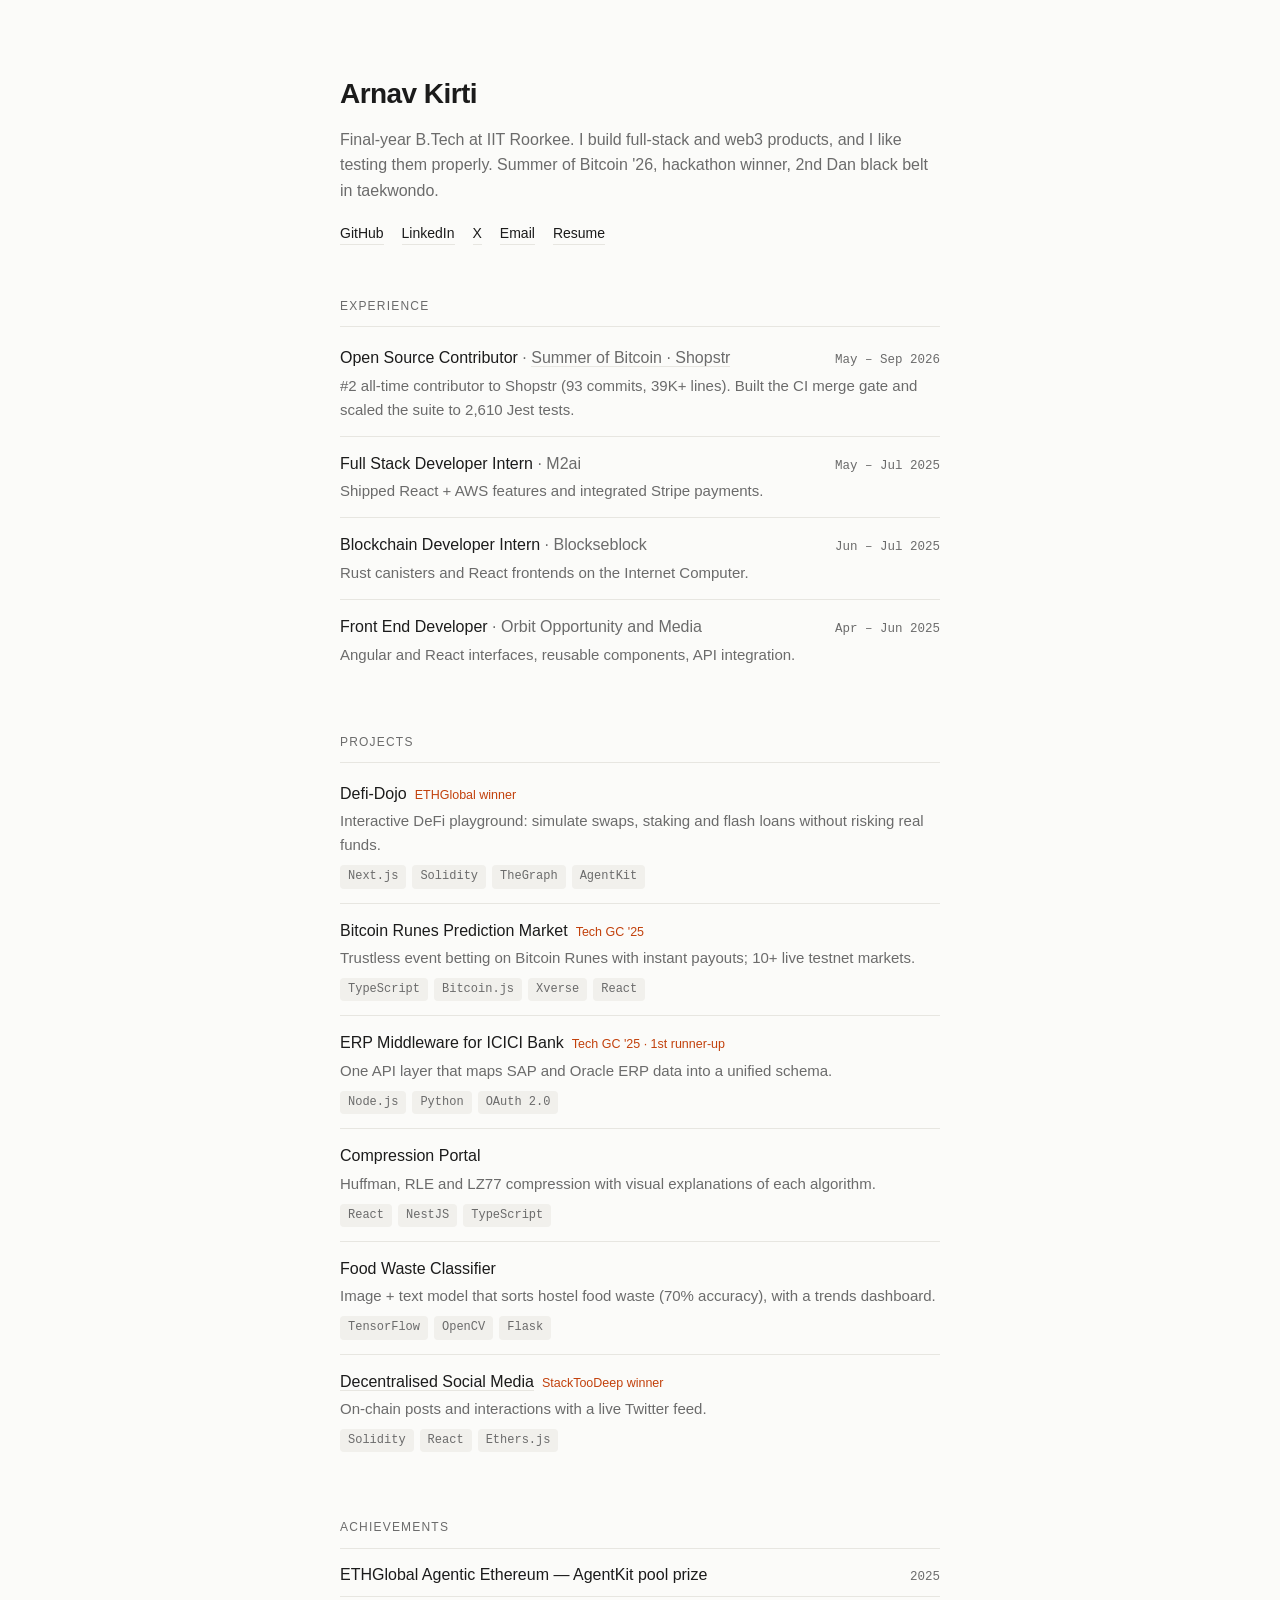
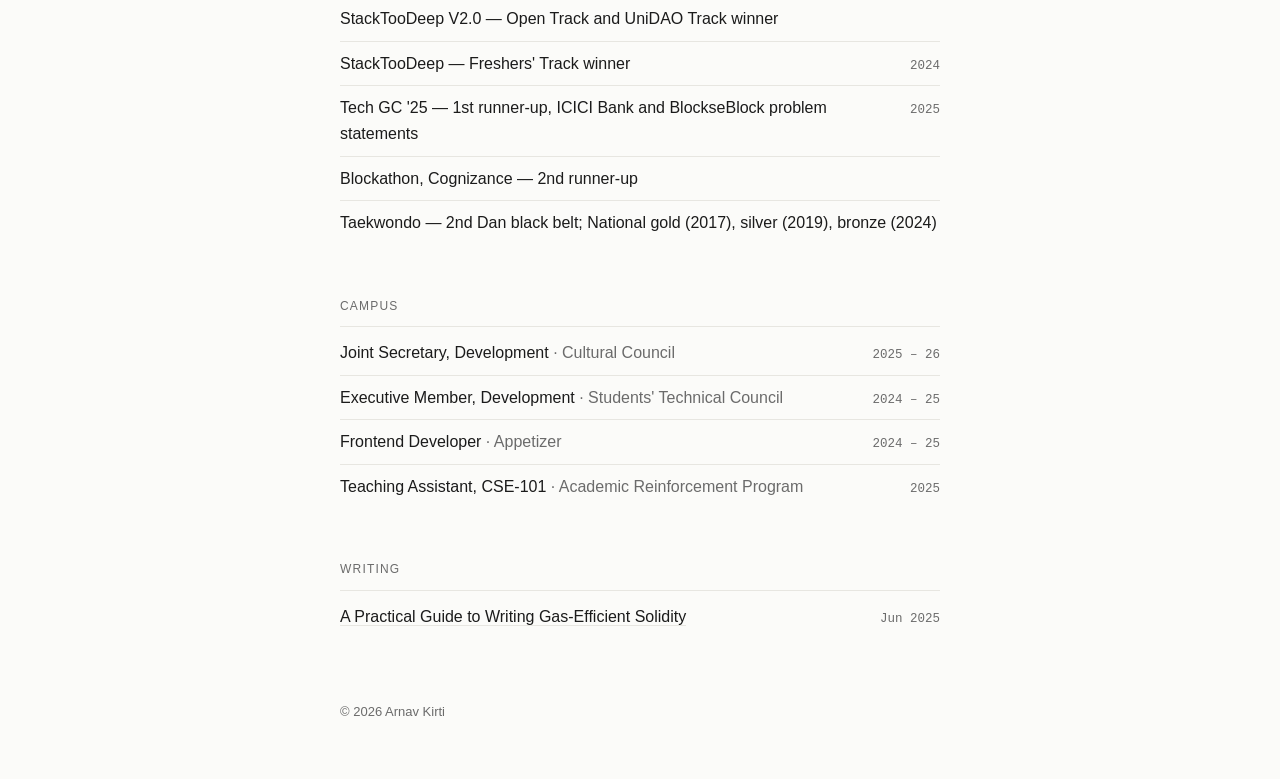
==== index.html @ fd1bba23 "updated portfolio" ====
<!doctype html>
<html lang="en">
<head>
<meta charset="utf-8">
<meta name="viewport" content="width=device-width, initial-scale=1">
<title>Arnav Kirti</title>
<meta name="description" content="Arnav Kirti — developer, IIT Roorkee. Full-stack and web3.">
<link rel="icon" href="data:image/svg+xml,<svg xmlns='http://www.w3.org/2000/svg' viewBox='0 0 100 100'><rect width='100' height='100' rx='20' fill='%23c2410c'/><text x='50' y='68' font-size='56' text-anchor='middle' fill='white' font-family='sans-serif'>A</text></svg>">

<!-- =====================================================================
     EDIT YOUR CONTENT HERE. This block is the only part you need to touch.
     - Add an item: copy a { ... }, paste it, change the text.
     - Remove an item: delete its { ... },
     - Leave link: "" if there's no link — it just won't show one.
     - Delete a whole section's items (make it [] ) and it disappears.
     ===================================================================== -->
<script>
const SITE = {
  name: "Arnav Kirti",
  about: "Final-year B.Tech at IIT Roorkee. I build full-stack and web3 products, and I like testing them properly. Summer of Bitcoin '26, hackathon winner, 2nd Dan black belt in taekwondo.",

  links: [
    { label: "GitHub",   url: "https://github.com/arnavkirti" },
    { label: "LinkedIn", url: "https://www.linkedin.com/in/arnav-kirti-49616a1b9/" },
    { label: "X",        url: "https://x.com/ArnavKirti" },
    { label: "Email",    url: "mailto:arnav.tkd@gmail.com" },
    { label: "Resume",   url: "resume.pdf" }
  ],

  experience: [
    { role: "Open Source Contributor", org: "Summer of Bitcoin · Shopstr", date: "May – Sep 2026", link: "https://github.com/shopstr-eng/shopstr",
      note: "#2 all-time contributor to Shopstr (93 commits, 39K+ lines). Built the CI merge gate and scaled the suite to 2,610 Jest tests." },
    { role: "Full Stack Developer Intern", org: "M2ai", date: "May – Jul 2025", link: "",
      note: "Shipped React + AWS features and integrated Stripe payments." },
    { role: "Blockchain Developer Intern", org: "Blockseblock", date: "Jun – Jul 2025", link: "",
      note: "Rust canisters and React frontends on the Internet Computer." },
    { role: "Front End Developer", org: "Orbit Opportunity and Media", date: "Apr – Jun 2025", link: "",
      note: "Angular and React interfaces, reusable components, API integration." }
  ],

  projects: [
    { name: "Defi-Dojo", award: "ETHGlobal winner", link: "",
      note: "Interactive DeFi playground: simulate swaps, staking and flash loans without risking real funds.",
      tags: ["Next.js", "Solidity", "TheGraph", "AgentKit"] },
    { name: "Bitcoin Runes Prediction Market", award: "Tech GC '25", link: "",
      note: "Trustless event betting on Bitcoin Runes with instant payouts; 10+ live testnet markets.",
      tags: ["TypeScript", "Bitcoin.js", "Xverse", "React"] },
    { name: "ERP Middleware for ICICI Bank", award: "Tech GC '25 · 1st runner-up", link: "",
      note: "One API layer that maps SAP and Oracle ERP data into a unified schema.",
      tags: ["Node.js", "Python", "OAuth 2.0"] },
    { name: "Compression Portal", award: "", link: "",
      note: "Huffman, RLE and LZ77 compression with visual explanations of each algorithm.",
      tags: ["React", "NestJS", "TypeScript"] },
    { name: "Food Waste Classifier", award: "", link: "",
      note: "Image + text model that sorts hostel food waste (70% accuracy), with a trends dashboard.",
      tags: ["TensorFlow", "OpenCV", "Flask"] },
    { name: "Decentralised Social Media", award: "StackTooDeep winner", link: "https://github.com/arnavkirti/Decentralized-social-media",
      note: "On-chain posts and interactions with a live Twitter feed.",
      tags: ["Solidity", "React", "Ethers.js"] }
  ],

  achievements: [
    { title: "ETHGlobal Agentic Ethereum — AgentKit pool prize", date: "2025" },
    { title: "StackTooDeep V2.0 — Open Track and UniDAO Track winner", date: "" },
    { title: "StackTooDeep — Freshers' Track winner", date: "2024" },
    { title: "Tech GC '25 — 1st runner-up, ICICI Bank and BlockseBlock problem statements", date: "2025" },
    { title: "Blockathon, Cognizance — 2nd runner-up", date: "" },
    { title: "Taekwondo — 2nd Dan black belt; National gold (2017), silver (2019), bronze (2024)", date: "" }
  ],

  campus: [
    { role: "Joint Secretary, Development", org: "Cultural Council", date: "2025 – 26" },
    { role: "Executive Member, Development", org: "Students' Technical Council", date: "2024 – 25" },
    { role: "Frontend Developer", org: "Appetizer", date: "2024 – 25" },
    { role: "Teaching Assistant, CSE-101", org: "Academic Reinforcement Program", date: "2025" }
  ],

  // Blog: write the post as a Markdown file in the blog/ folder,
  // then add one line here. "slug" = the file name without .md
  writing: [
    { title: "A Practical Guide to Writing Gas-Efficient Solidity", date: "Jun 2025",
      slug: "practical-guide-writing-gas-efficient-solidity-smart-contracts" }
  ]
};
</script>
<!-- ======================= END OF CONTENT ============================== -->

<style>
  :root {
    --bg: #fbfbf9; --fg: #1b1b1b; --muted: #6b6b6b; --line: #e7e6e1;
    --accent: #c2410c; --chip: #f1f0ec;
  }
  @media (prefers-color-scheme: dark) {
    :root {
      --bg: #111111; --fg: #ececec; --muted: #8c8c8c; --line: #262626;
      --accent: #fb923c; --chip: #1c1c1c;
    }
  }
  * { box-sizing: border-box; margin: 0; padding: 0; }
  html { -webkit-text-size-adjust: 100%; }
  body {
    background: var(--bg); color: var(--fg);
    font: 16px/1.6 -apple-system, BlinkMacSystemFont, "Segoe UI", Roboto, "Helvetica Neue", Arial, sans-serif;
  }
  main { max-width: 640px; margin: 0 auto; padding: 72px 20px 56px; }
  a { color: inherit; text-decoration: none; border-bottom: 1px solid var(--line); transition: border-color .15s, color .15s; }
  a:hover { color: var(--accent); border-color: var(--accent); }
  .mono { font-family: ui-monospace, SFMono-Regular, Menlo, Consolas, monospace; }

  header h1 { font-size: 28px; font-weight: 600; letter-spacing: -0.02em; }
  header p { color: var(--muted); margin-top: 10px; }
  .links { display: flex; flex-wrap: wrap; gap: 6px 18px; margin-top: 18px; font-size: 14px; }

  section { margin-top: 52px; }
  h2 {
    font-size: 12px; font-weight: 500; text-transform: uppercase; letter-spacing: 0.1em;
    color: var(--muted); padding-bottom: 10px; margin-bottom: 4px; border-bottom: 1px solid var(--line);
  }
  .item { padding: 14px 0; border-bottom: 1px solid var(--line); }
  .item:last-child { border-bottom: 0; }
  .row { display: flex; justify-content: space-between; align-items: baseline; gap: 16px; }
  .title { font-weight: 500; }
  .org { color: var(--muted); font-weight: 400; }
  .date { color: var(--muted); font-size: 12.5px; white-space: nowrap; }
  .note { color: var(--muted); font-size: 15px; margin-top: 3px; }
  .badge { color: var(--accent); font-size: 12.5px; margin-left: 8px; font-weight: 400; }
  .tags { display: flex; flex-wrap: wrap; gap: 6px; margin-top: 8px; }
  .tags span { font-size: 12px; background: var(--chip); color: var(--muted); padding: 2px 8px; border-radius: 4px; }
  .compact .item { padding: 9px 0; }
  .compact .title { font-weight: 400; }

  footer { margin-top: 64px; color: var(--muted); font-size: 13px; }

  @media (max-width: 520px) {
    main { padding-top: 48px; }
    .row { flex-direction: column; gap: 0; }
    .badge { display: block; margin: 2px 0 0; }
  }
</style>
</head>
<body>
<main id="app"></main>

<script>
  const a = (text, url) => url ? `<a href="${url}"${url.startsWith("http") ? ' target="_blank" rel="noopener"' : ""}>${text}</a>` : text;
  const date = d => d ? `<span class="date mono">${d}</span>` : "";
  const section = (title, items, cls = "") =>
    items && items.length ? `<section class="${cls}"><h2>${title}</h2>${items.join("")}</section>` : "";

  const experience = (SITE.experience || []).map(x => `
    <div class="item">
      <div class="row"><span class="title">${x.role} <span class="org">· ${a(x.org, x.link)}</span></span>${date(x.date)}</div>
      ${x.note ? `<p class="note">${x.note}</p>` : ""}
    </div>`);

  const projects = (SITE.projects || []).map(x => `
    <div class="item">
      <div class="row"><span class="title">${a(x.name, x.link)}${x.award ? `<span class="badge">${x.award}</span>` : ""}</span></div>
      ${x.note ? `<p class="note">${x.note}</p>` : ""}
      ${x.tags && x.tags.length ? `<div class="tags mono">${x.tags.map(t => `<span>${t}</span>`).join("")}</div>` : ""}
    </div>`);

  const achievements = (SITE.achievements || []).map(x => `
    <div class="item"><div class="row"><span class="title">${x.title}</span>${date(x.date)}</div></div>`);

  const campus = (SITE.campus || []).map(x => `
    <div class="item"><div class="row"><span class="title">${x.role} <span class="org">· ${x.org}</span></span>${date(x.date)}</div></div>`);

  const writing = (SITE.writing || []).map(x => `
    <div class="item"><div class="row"><span class="title">${a(x.title, x.link || (x.slug ? `post.html?p=${x.slug}` : ""))}</span>${date(x.date)}</div></div>`);

  document.title = SITE.name;
  document.getElementById("app").innerHTML = `
    <header>
      <h1>${SITE.name}</h1>
      <p>${SITE.about}</p>
      <nav class="links">${(SITE.links || []).map(l => a(l.label, l.url)).join("")}</nav>
    </header>
    ${section("Experience", experience)}
    ${section("Projects", projects)}
    ${section("Achievements", achievements, "compact")}
    ${section("Campus", campus, "compact")}
    ${section("Writing", writing, "compact")}
    <footer>© ${new Date().getFullYear()} ${SITE.name}</footer>
  `;
</script>
</body>
</html>
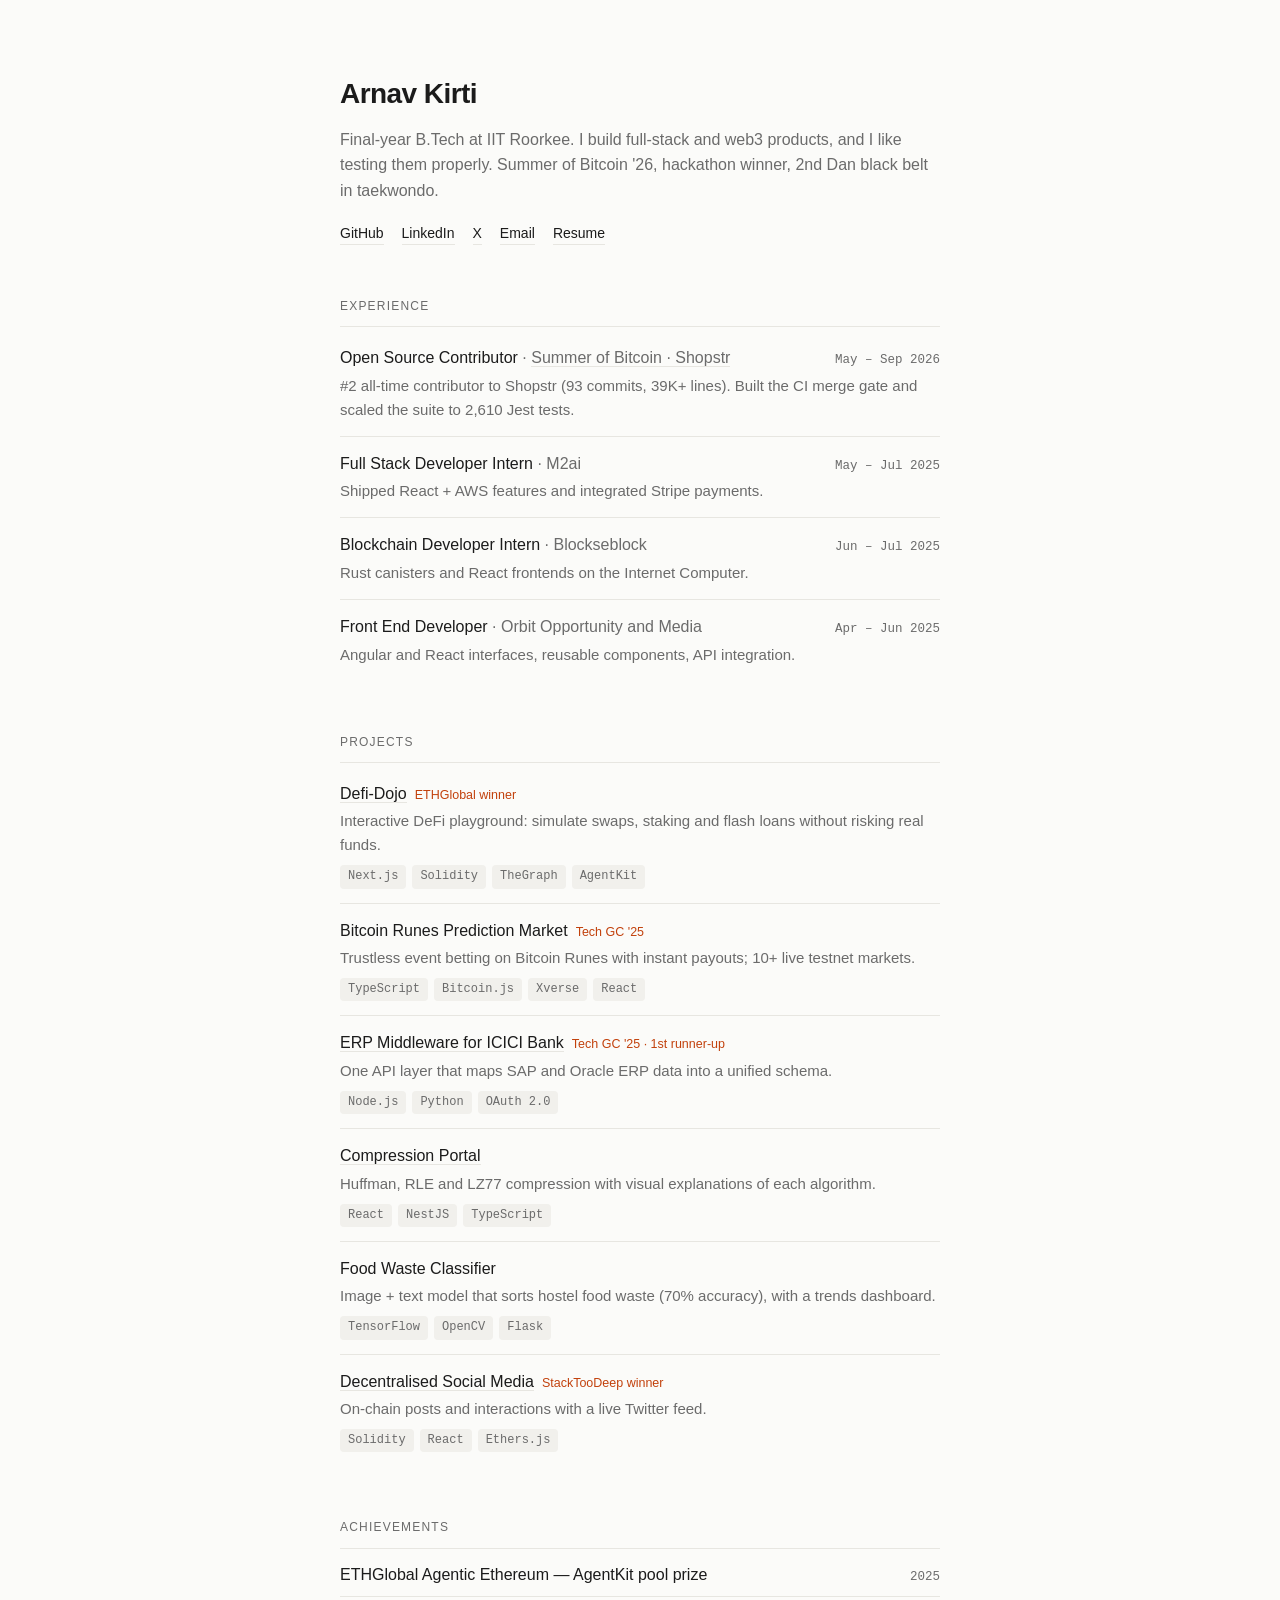
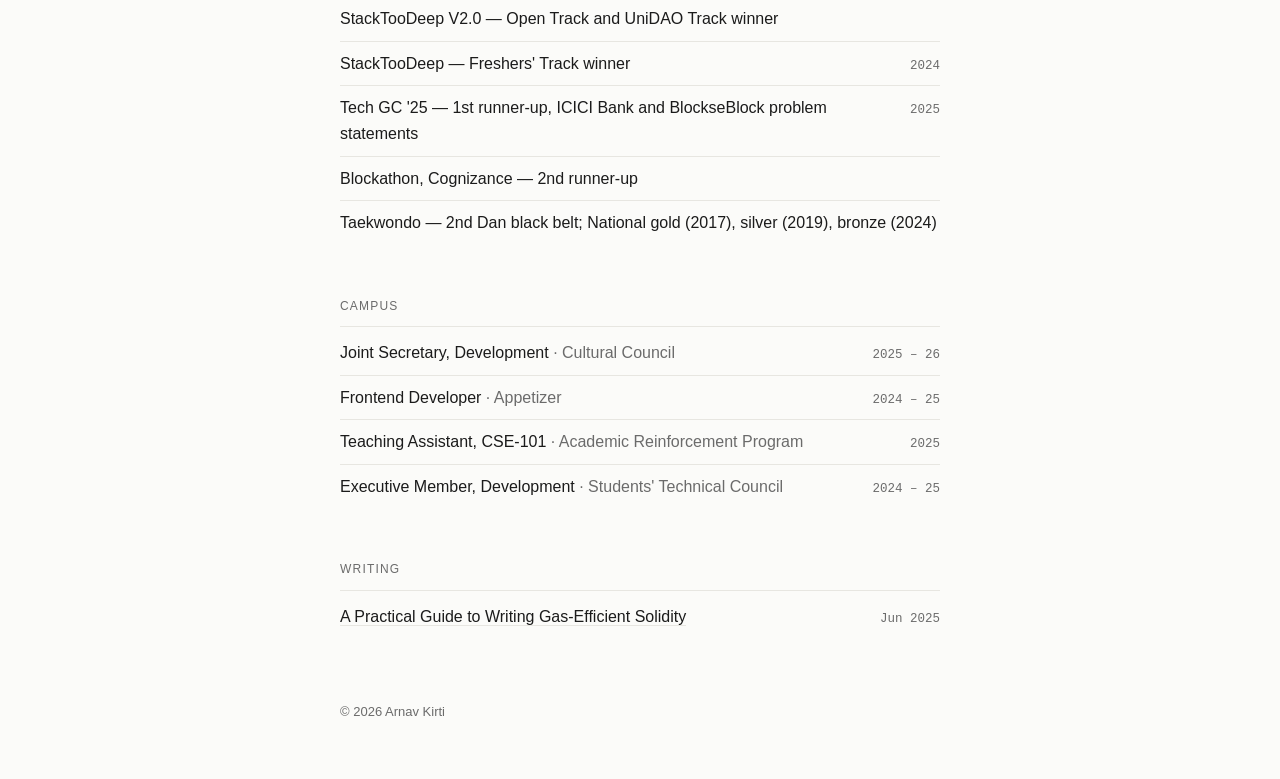
==== commit b6740f5a: "minor changes and blog update" ====
--- a/index.html
+++ b/index.html
@@ -39,16 +39,16 @@
   ],
 
   projects: [
-    { name: "Defi-Dojo", award: "ETHGlobal winner", link: "",
+    { name: "Defi-Dojo", award: "ETHGlobal winner", link: "https://github.com/arnavkirti/DeFi-Dojo",
       note: "Interactive DeFi playground: simulate swaps, staking and flash loans without risking real funds.",
       tags: ["Next.js", "Solidity", "TheGraph", "AgentKit"] },
     { name: "Bitcoin Runes Prediction Market", award: "Tech GC '25", link: "",
       note: "Trustless event betting on Bitcoin Runes with instant payouts; 10+ live testnet markets.",
       tags: ["TypeScript", "Bitcoin.js", "Xverse", "React"] },
-    { name: "ERP Middleware for ICICI Bank", award: "Tech GC '25 · 1st runner-up", link: "",
+    { name: "ERP Middleware for ICICI Bank", award: "Tech GC '25 · 1st runner-up", link: "https://github.com/arnavkirti/UnifyERP",
       note: "One API layer that maps SAP and Oracle ERP data into a unified schema.",
       tags: ["Node.js", "Python", "OAuth 2.0"] },
-    { name: "Compression Portal", award: "", link: "",
+    { name: "Compression Portal", award: "", link: "https://github.com/arnavkirti/Compresso",
       note: "Huffman, RLE and LZ77 compression with visual explanations of each algorithm.",
       tags: ["React", "NestJS", "TypeScript"] },
     { name: "Food Waste Classifier", award: "", link: "",
@@ -70,9 +70,9 @@
 
   campus: [
     { role: "Joint Secretary, Development", org: "Cultural Council", date: "2025 – 26" },
-    { role: "Executive Member, Development", org: "Students' Technical Council", date: "2024 – 25" },
     { role: "Frontend Developer", org: "Appetizer", date: "2024 – 25" },
-    { role: "Teaching Assistant, CSE-101", org: "Academic Reinforcement Program", date: "2025" }
+    { role: "Teaching Assistant, CSE-101", org: "Academic Reinforcement Program", date: "2025" },
+    { role: "Executive Member, Development", org: "Students' Technical Council", date: "2024 – 25" }
   ],
 
   // Blog: write the post as a Markdown file in the blog/ folder,
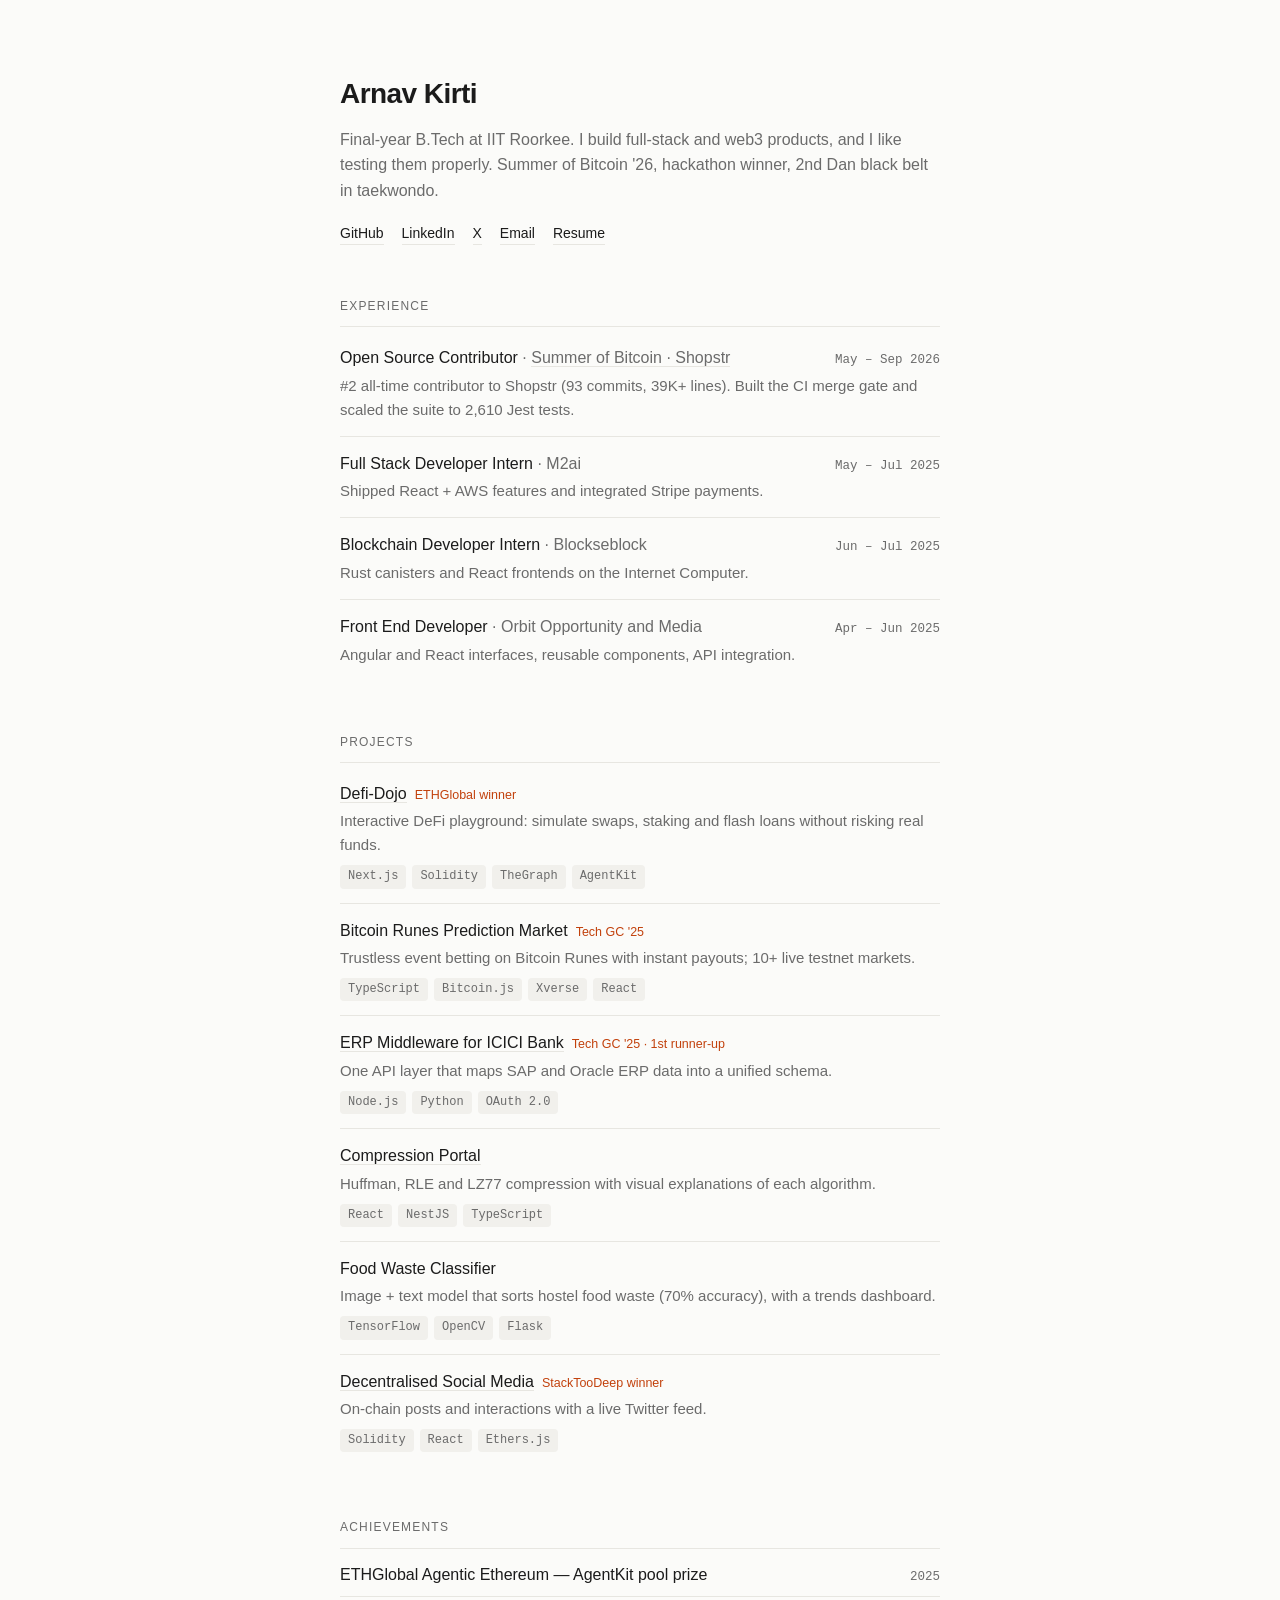
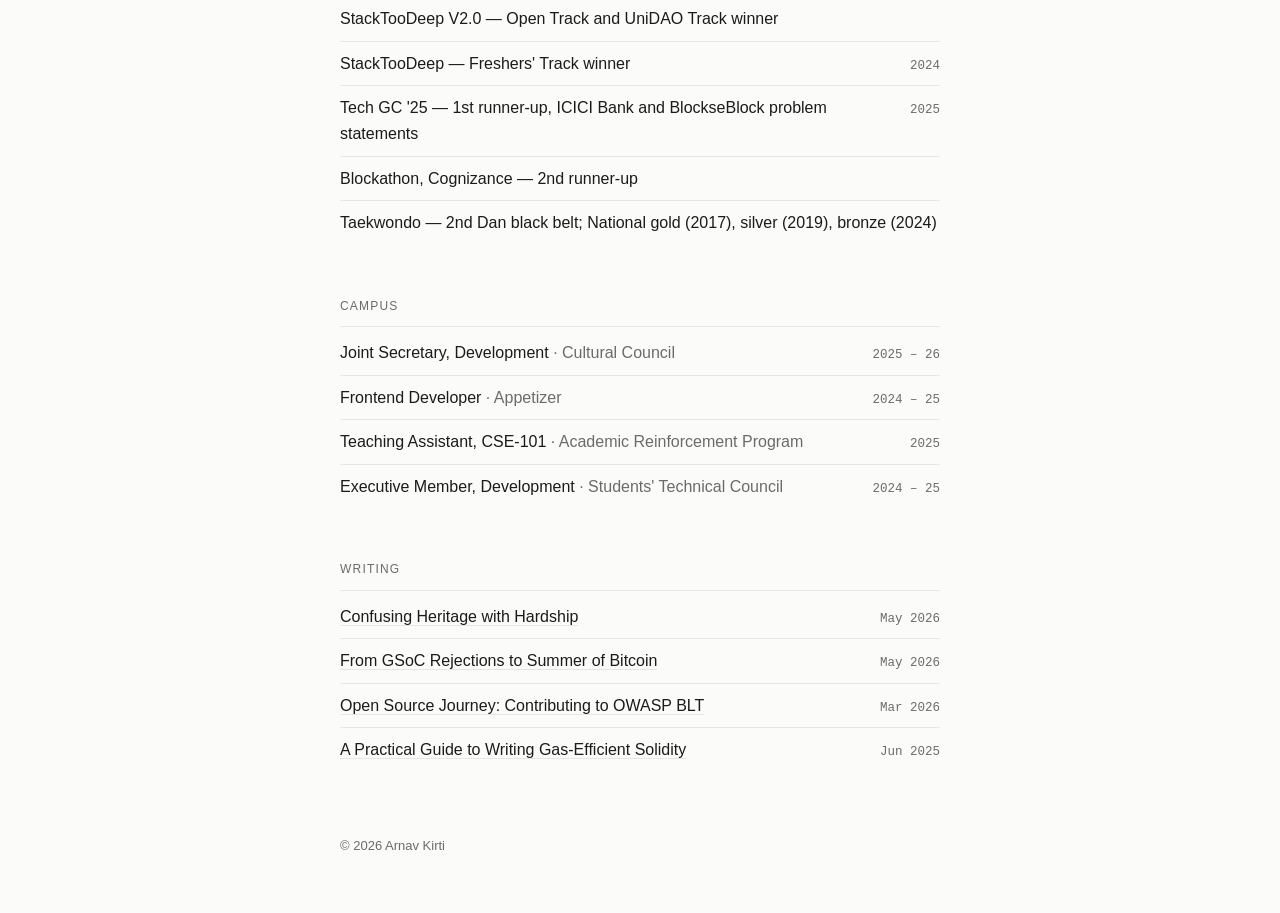
==== commit b1776ebd: "add new blog entries to writing section" ====
--- a/index.html
+++ b/index.html
@@ -78,6 +78,12 @@
   // Blog: write the post as a Markdown file in the blog/ folder,
   // then add one line here. "slug" = the file name without .md
   writing: [
+    { title: "Confusing Heritage with Hardship", date: "May 2026",
+      link: "https://medium.com/@0x-ar3s/confusing-heritage-with-hardship-fe097170c052" },
+    { title: "From GSoC Rejections to Summer of Bitcoin", date: "May 2026",
+      link: "https://medium.com/@0x-ar3s/from-gsoc-rejections-to-summer-of-bitcoin-3f8dc755ccd1" },
+    { title: "Open Source Journey: Contributing to OWASP BLT", date: "Mar 2026",
+      link: "https://dev.to/owaspblt/open-source-journey-contributing-to-owasp-blt-498c" },
     { title: "A Practical Guide to Writing Gas-Efficient Solidity", date: "Jun 2025",
       slug: "practical-guide-writing-gas-efficient-solidity-smart-contracts" }
   ]
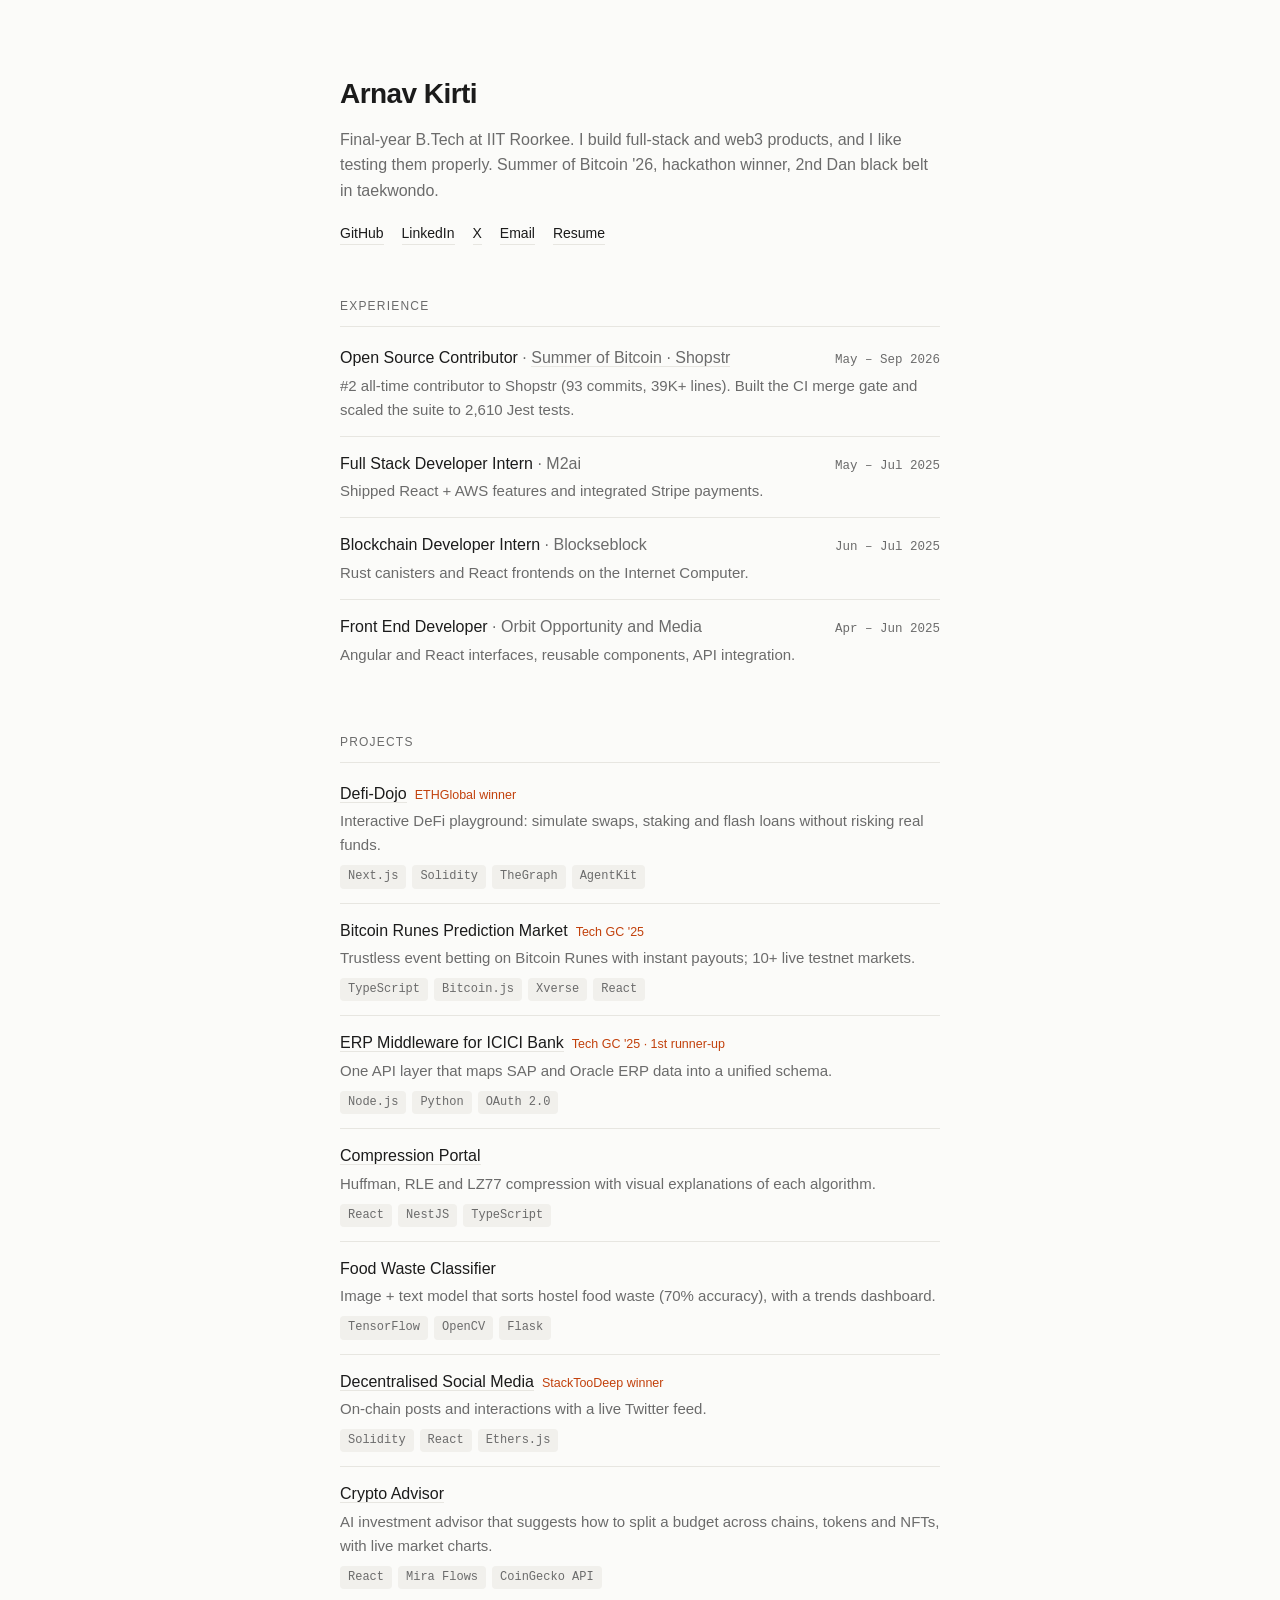
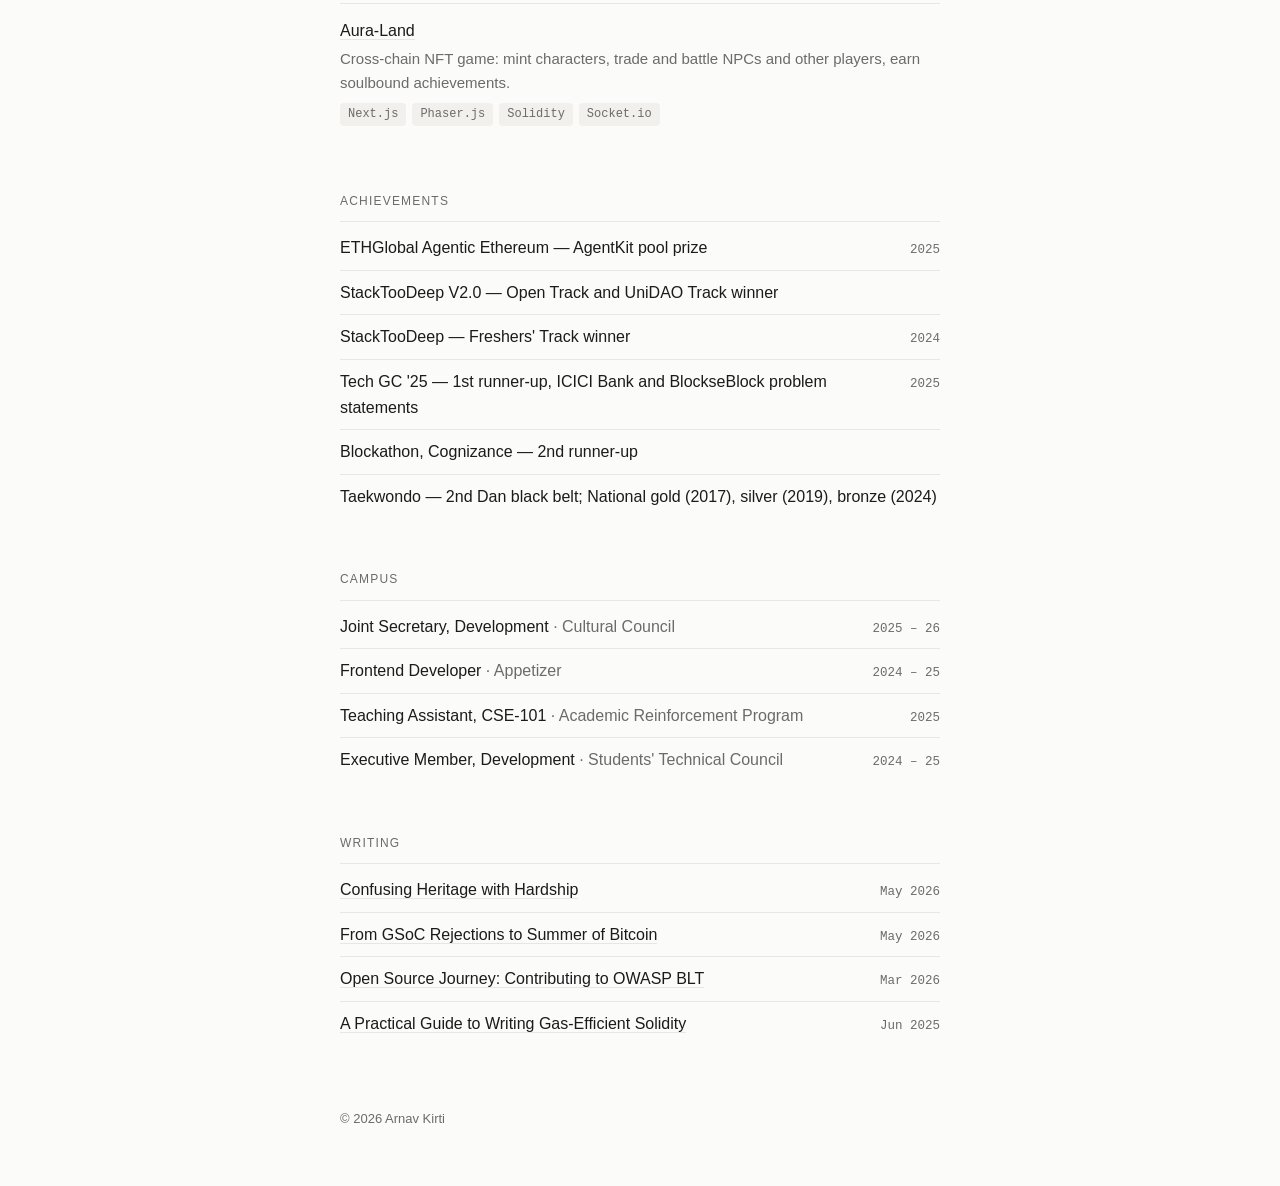
==== commit ae89ea1e: "added projects" ====
--- a/index.html
+++ b/index.html
@@ -56,7 +56,13 @@
       tags: ["TensorFlow", "OpenCV", "Flask"] },
     { name: "Decentralised Social Media", award: "StackTooDeep winner", link: "https://github.com/arnavkirti/Decentralized-social-media",
       note: "On-chain posts and interactions with a live Twitter feed.",
-      tags: ["Solidity", "React", "Ethers.js"] }
+      tags: ["Solidity", "React", "Ethers.js"] },
+    { name: "Crypto Advisor", award: "", link: "https://github.com/arnavkirti/Crypto-Advisor",
+      note: "AI investment advisor that suggests how to split a budget across chains, tokens and NFTs, with live market charts.",
+      tags: ["React", "Mira Flows", "CoinGecko API"] },
+    { name: "Aura-Land", award: "", link: "https://github.com/arnavkirti/Aura-Land",
+      note: "Cross-chain NFT game: mint characters, trade and battle NPCs and other players, earn soulbound achievements.",
+      tags: ["Next.js", "Phaser.js", "Solidity", "Socket.io"] }
   ],
 
   achievements: [
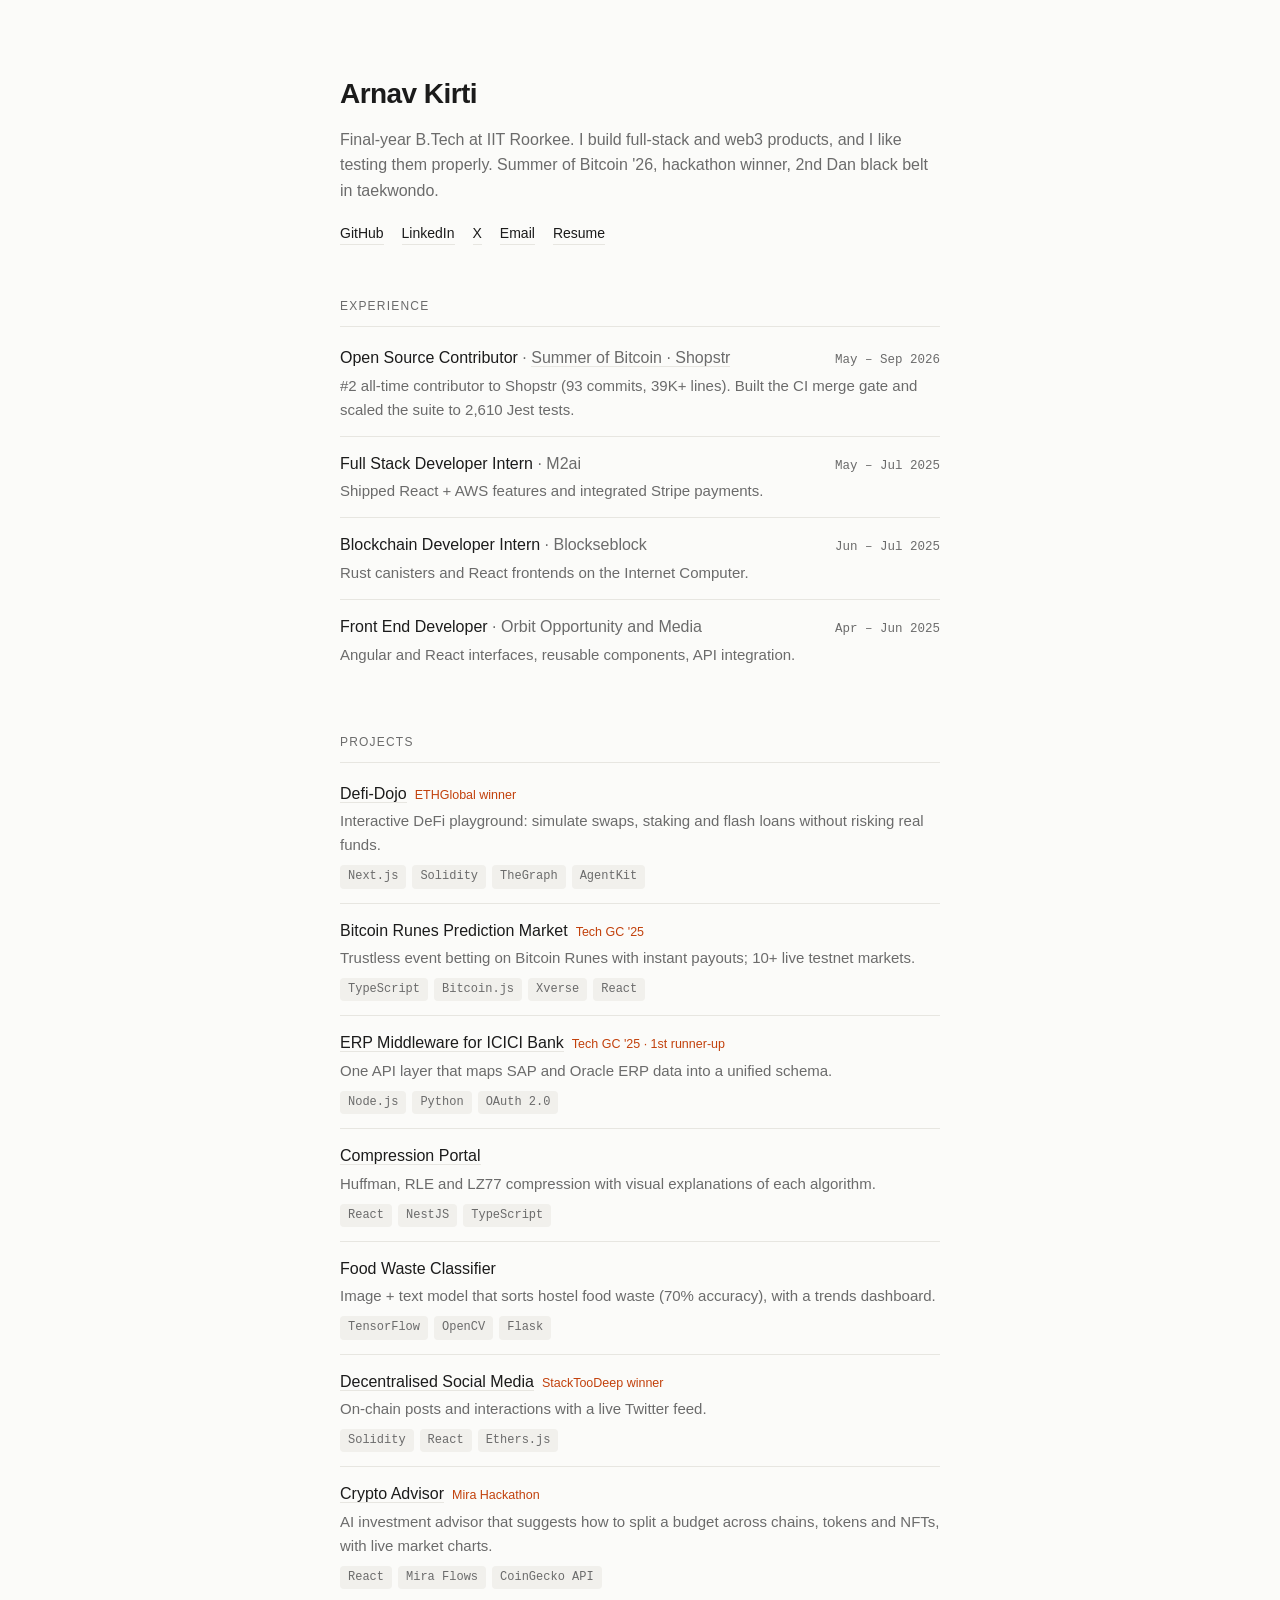
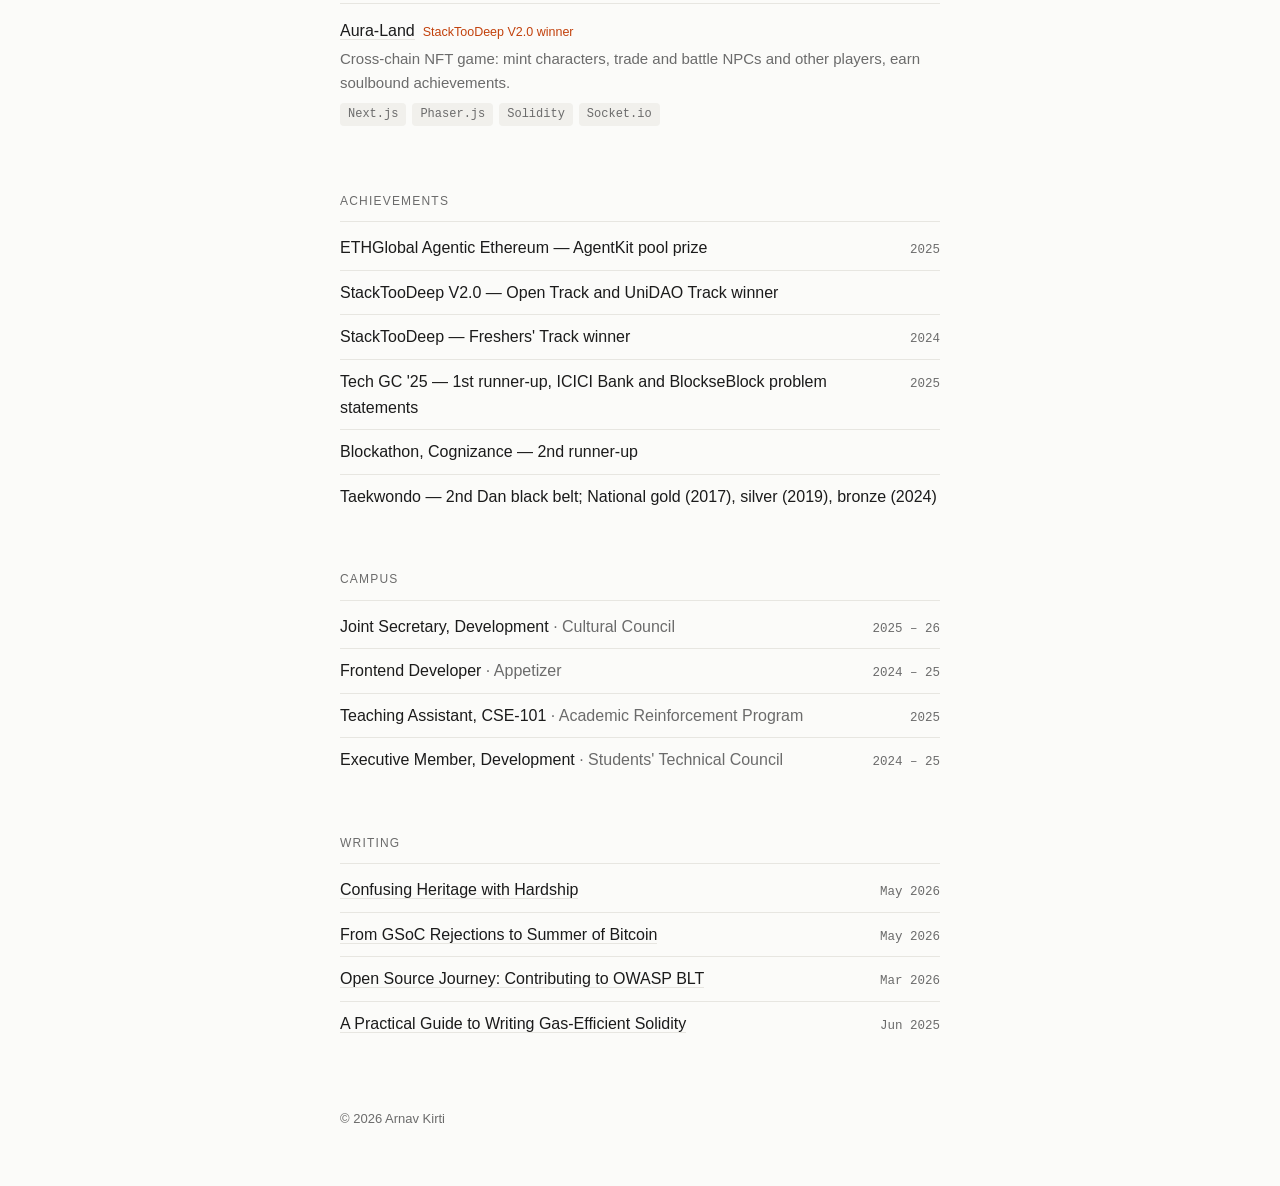
==== commit 6efab7aa: "added project tags" ====
--- a/index.html
+++ b/index.html
@@ -57,10 +57,10 @@
     { name: "Decentralised Social Media", award: "StackTooDeep winner", link: "https://github.com/arnavkirti/Decentralized-social-media",
       note: "On-chain posts and interactions with a live Twitter feed.",
       tags: ["Solidity", "React", "Ethers.js"] },
-    { name: "Crypto Advisor", award: "", link: "https://github.com/arnavkirti/Crypto-Advisor",
+    { name: "Crypto Advisor", award: "Mira Hackathon", link: "https://github.com/arnavkirti/Crypto-Advisor",
       note: "AI investment advisor that suggests how to split a budget across chains, tokens and NFTs, with live market charts.",
       tags: ["React", "Mira Flows", "CoinGecko API"] },
-    { name: "Aura-Land", award: "", link: "https://github.com/arnavkirti/Aura-Land",
+    { name: "Aura-Land", award: "StackTooDeep V2.0 winner", link: "https://github.com/arnavkirti/Aura-Land",
       note: "Cross-chain NFT game: mint characters, trade and battle NPCs and other players, earn soulbound achievements.",
       tags: ["Next.js", "Phaser.js", "Solidity", "Socket.io"] }
   ],
